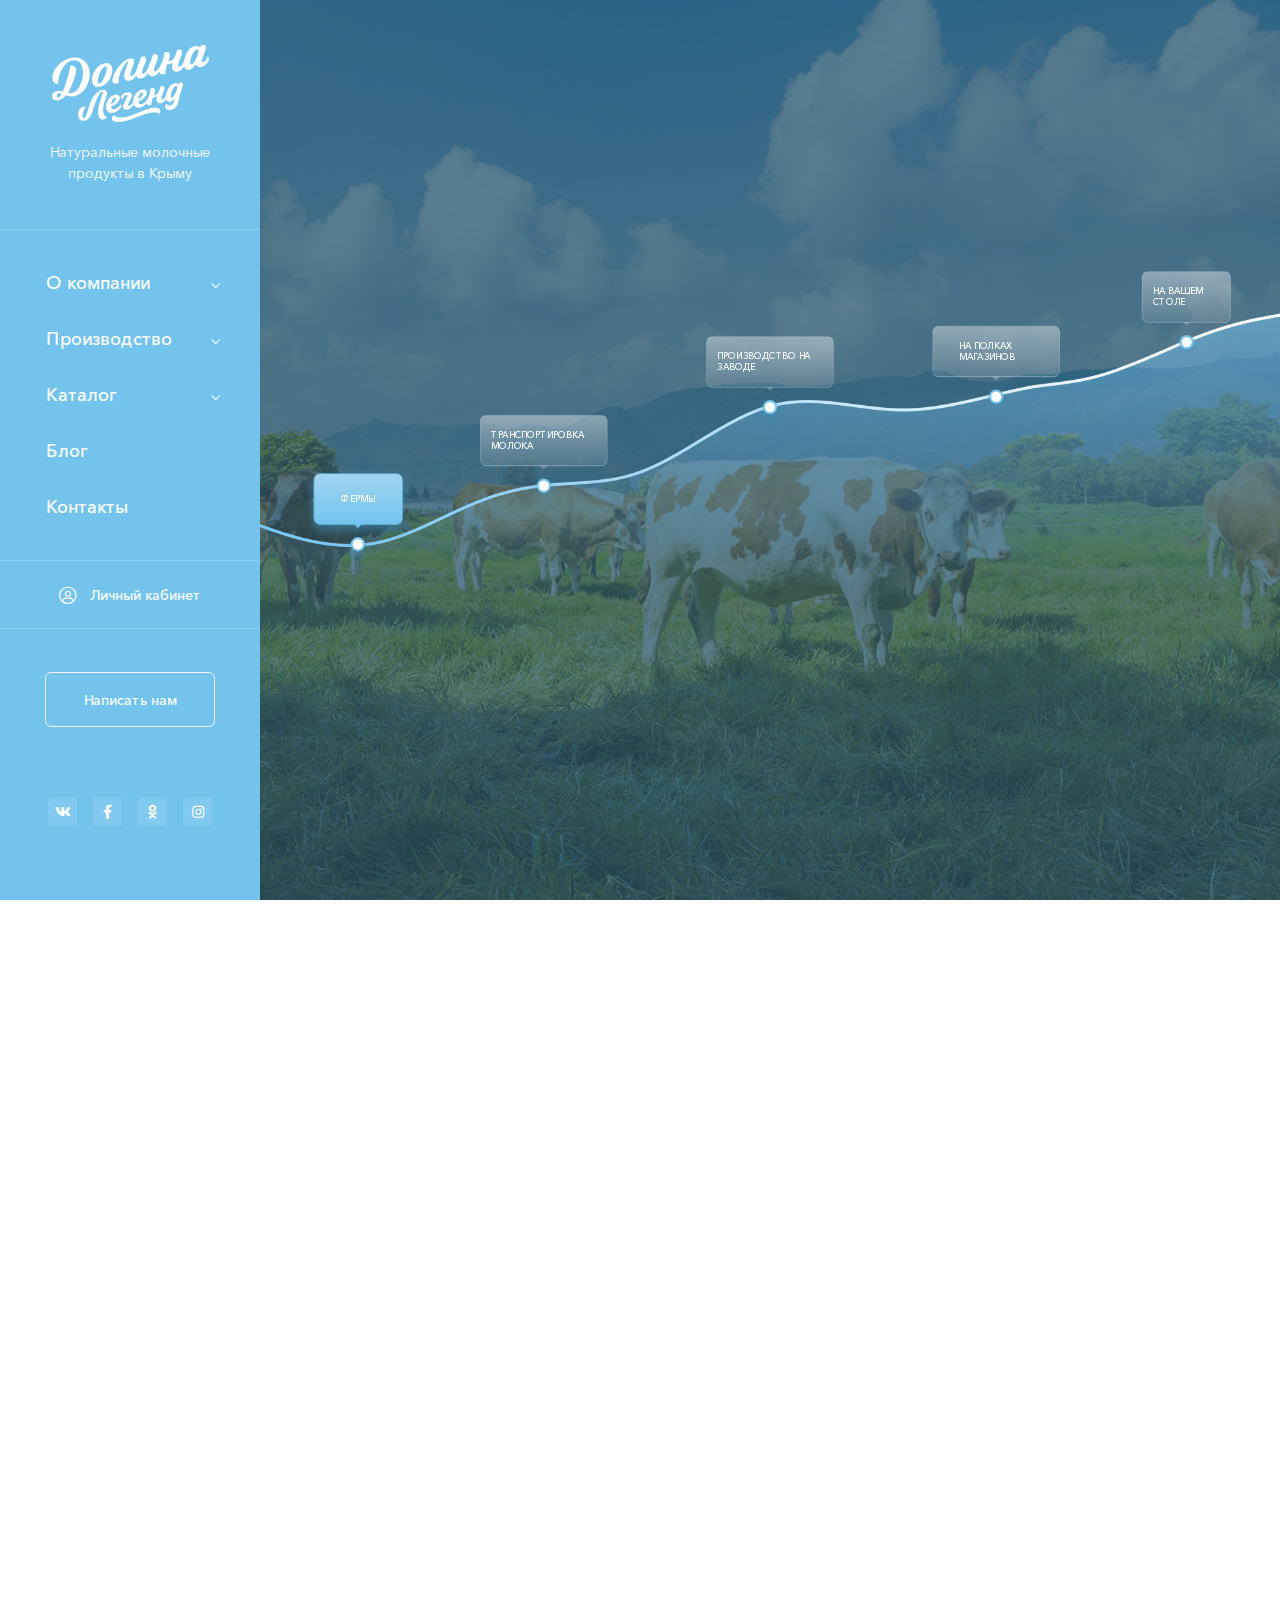
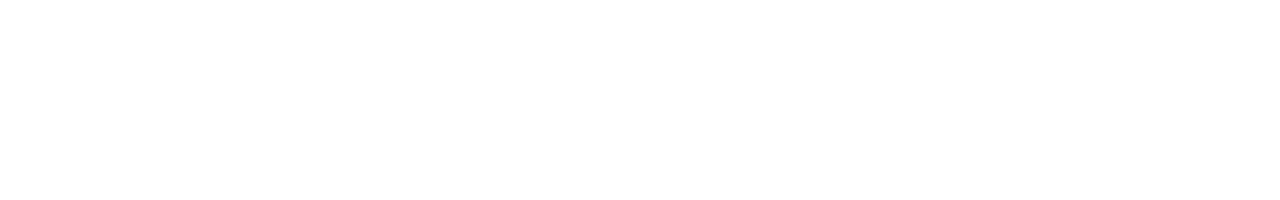
==== index.html @ 79690457 "Add files via upload" ====
<!DOCTYPE html>
<!--[if lt IE 7]><html lang="ru" class="lt-ie9 lt-ie8 lt-ie7"><![endif]-->
<!--[if IE 7]><html lang="ru" class="lt-ie9 lt-ie8"><![endif]-->
<!--[if IE 8]><html lang="ru" class="lt-ie9"><![endif]-->
<!--[if gt IE 8]><!-->
<html lang="ru">
<!--<![endif]-->
<head>
	<meta charset="utf-8" />
	<title>Заголовок</title>
	<meta name="description" content="" />
	<meta http-equiv="X-UA-Compatible" content="IE=edge" />
	<meta name="viewport" content="width=device-width, initial-scale=1.0" />
	<meta name="format-detection" content="telephone=no" />
	<link rel="shortcut icon" href="favicon.png" />
	<link rel="stylesheet" href="libs/bootstrap/bootstrap-grid.css" />
	<link rel="stylesheet" href="libs/fontawesome-free-5.12.0-web/css/all.min.css" />
	<link rel="stylesheet" href="libs/fullPage.js-master/jquery.fullPage.css" />
	<link rel="stylesheet" href="libs/fancybox/jquery.fancybox.css" />
	<link rel="stylesheet" href="libs/slick-1.5.9/slick/slick.css" />
	<link rel="stylesheet" href="libs/slick-1.5.9/slick/slick-theme.css" />
	<link rel="stylesheet" href="css/fonts.css" />
	<link rel="stylesheet" href="css/main.css?ver=1.1" />
	<link rel="stylesheet" href="css/media.css?ver=1.1" />
</head>
<body>

	<div class="wrapper">
 
		<div class="sidebar">
			<div class="sidebar__top">
				<a href="tel:+79789416809" class="phone-mob"><i class="fas fa-phone-alt"></i></a>
				<a href="#" class="logo">
					<img src="img/logo.png" alt="alt">
				</a>
				<div class="logo-descr"> Натуральные молочные продукты в Крыму</div>
				<span class="btn_nav">
					<span class='sandwich'>
						<span class='sw-topper'></span>
						<span class='sw-bottom'></span>
						<span class='sw-footer'></span>
					</span>
				</span>
			</div>
			<div class="sidebar-content">
				<ul class="menu">
					<li class="has_child">
						<a href="#">О компании</a>
						<ul>
							<li><a href="#">О Нас</a></li>
							<li><a href="#">Партнерам</a></li>
							<li><a href="#">Где купить</a></li>
							<li><a href="#">Вакансии</a></li>
						</ul>
					</li>
					<li class="has_child">
						<a href="#">Производство</a>
						<ul>
							<li><a href="#">Молочное производство</a></li>
							<li><a href="#">Сыроварня</a></li>
						</ul>
					</li>
					<li class="has_child">
						<a href="#">Каталог</a>
						<ul>
							<li><a href="#">Молоко</a></li>
							<li><a href="#">Кефир</a></li>
							<li><a href="#">Сметана</a></li>
							<li><a href="#">Творог</a></li>
							<li><a href="#">Масло</a></li>
							<li><a href="#">Ряженка</a></li>
							<li><a href="#">Бифилайф</a></li>
							<li><a href="#"> Глазированные сырки</a></li>
							<li><a href="#">Десерты</a></li>
							<li><a href="#">Сыры твердые</a></li>
							<li><a href="#"> Сыры плавленые</a></li>
						</ul>
					</li>
					<li><a href="#">Блог</a></li>
					<li><a href="#">Контакты</a></li>
				</ul>
				<a href="#" class="btn-personal"><i class="fal fa-user-circle"></i>Личный кабинет</a>
				<a href="#" class="btn-white">Написать нам</a>
				<ul class="list-social">
					<li><a href="#"><i class="fab fa-vk"></i></a></li>
					<li><a href="#"><i class="fab fa-facebook-f"></i></a></li>
					<li><a href="#"><i class="fab fa-odnoklassniki"></i></a></li>
					<li><a href="#"><i class="fab fa-instagram"></i></a></li>
				</ul>
			</div>
		</div>

		<div id="fullpage">
			
			<section class="section">
				<ul class="tabs-video">
					<li class="active"><a href="#tab_video1">Фермы</a></li>
					<li><a href="#tab_video2">Транспортировка молока</a></li>
					<li><a href="#tab_video3">Производство на заводе</a></li>
					<li><a href="#tab_video4">На полках магазинов</a></li>
					<li><a href="#tab_video5">На Вашем столе</a></li>
				</ul>
				<div class="tab-container-video">
					<div class="tab-pane-video" id="tab_video1">
						<img src="img/bg_video.jpg" alt="alt">
						<video width="100%" height="auto" preload="auto" autoplay="autoplay" poster="" autoplay muted>
							<source src="img/1985188.mp4" type="video/mp4"></source> 
						</video>
					</div>
					<div class="tab-pane-video" id="tab_video2">
						<img src="img/bg_video.jpg" alt="alt">
						<video width="100%" height="auto" preload="auto" autoplay="autoplay" poster="" autoplay muted>
							<source src="img/1985188.mp4" type="video/mp4"></source> 
						</video>
					</div>
					<div class="tab-pane-video" id="tab_video3">
						<img src="img/bg_video.jpg" alt="alt">
						<video width="100%" height="auto" preload="auto" autoplay="autoplay" poster="" autoplay muted>
							<source src="img/1985188.mp4" type="video/mp4"></source> 
						</video>
					</div>
					<div class="tab-pane-video" id="tab_video4">
						<img src="img/bg_video.jpg" alt="alt">
						<video width="100%" height="auto" preload="auto" autoplay="autoplay" poster="" autoplay muted>
							<source src="img/1985188.mp4" type="video/mp4"></source> 
						</video>
					</div>
					<div class="tab-pane-video" id="tab_video5">
						<img src="img/bg_video.jpg" alt="alt">
						<video width="100%" height="auto" preload="auto" autoplay="autoplay" poster="" autoplay muted>
							<source src="img/1985188.mp4" type="video/mp4"></source> 
						</video>
					</div>
				</div>				
			</section>

			<section class="section">
				<div class="wrap-sections">
					<div class="categories">
						<div class="container">
							<div class="row row_categories">
								<div class="col-lg-3">
									<div class="item-category">
										<a href="#" class="item-category__image">
											<img src="img/category1.jpg" alt="alt">
										</a>
										<div class="item-category__content">
											<div class="item-category__title">О Нас</div>
										</div>
									</div>
								</div>
								<div class="col-lg-4">
									<div class="item-category">
										<a href="#" class="item-category__image">
											<img src="img/category2.jpg" alt="alt">
										</a>
										<div class="item-category__content">
											<div class="item-category__title">Молочное производство</div>
										</div>
									</div>
									<div class="item-category">
										<a href="#" class="item-category__image">
											<img src="img/category3.jpg" alt="alt">
										</a>
										<div class="item-category__content">
											<div class="item-category__title">Сыроварня</div>
										</div>
									</div>
								</div>
								<div class="col-lg-5">
									<div class="item-category">
										<a href="#" class="item-category__image">
											<img src="img/category4.jpg" alt="alt">
										</a>
										<div class="item-category__content">
											<div class="item-category__title">Наша продукция</div>
											<ul>
												<li><a href="#">Молоко</a></li>
												<li><a href="#">Кефир</a></li>
												<li><a href="#">Сметана</a></li>
												<li><a href="#">Творог</a></li>
												<li><a href="#">Масло</a></li>
												<li><a href="#">Ряженка</a></li>
												<li><a href="#">Бифилайф</a></li>
												<li><a href="#">Глазированные сырки</a></li>
												<li><a href="#">Десерты</a></li>
												<li><a href="#">Сыры твердые</a></li>
												<li><a href="#">Сыры плавленые</a></li>
											</ul>
										</div>
									</div>
								</div>
							</div>
						</div>
					</div>
					<footer class="footer">
						<div class="container">
							<div class="row row_footer">
								<div class="col-lg-3 col-md-3">
									<div class="footer__title footer__title_mob">О Компании <i class="fal fa-plus"></i></div>
									<div class="footer__content">
										<ul class="footer__nav">
											<li><a href="#">О Нас</a></li>
											<li><a href="#">Партнерам</a></li>
											<li><a href="#">Где купить</a></li>
											<li><a href="#">Вакансии</a></li>
										</ul>
									</div>
									<div class="footer__title footer__title_mob">Производство <i class="fal fa-plus"></i></div>
									<div class="footer__content">
										<ul class="footer__nav">
											<li><a href="#">Молочное производство</a></li>
											<li><a href="#">Сыроварня</a></li>
										</ul>
									</div>
								</div>
								<div class="col-lg-4 col-md-4 col_pr">
									<div class="footer__title footer__title_mob">Наша продукция <i class="fal fa-plus"></i></div>
									<div class="footer__content">
										<ul class="footer__nav">
											<li><a href="#">Молоко</a></li>
											<li><a href="#">Кефир</a></li>
											<li><a href="#">Сметана</a></li>
											<li><a href="#">Творог</a></li>
											<li><a href="#">Масло</a></li>
											<li><a href="#">Ряженка</a></li>
											<li><a href="#">Бифилайф</a></li>
											<li><a href="#"> Глазированные сырки</a></li>
											<li><a href="#">Десерты</a></li>
											<li><a href="#">Сыры твердые</a></li>
											<li><a href="#"> Сыры плавленые</a></li>
										</ul>
									</div>
								</div>
								<div class="col-lg-2 offset-lg-1 col-md-2">
									<div class="footer__title footer__title_mob">Личный кабинет <i class="fal fa-plus"></i></div>
									<div class="footer__content">
										<ul class="footer__nav">
											<li><a href="#">Вход</a></li>
											<li><a href="#">Регистрация</a></li>
											<li><a href="#">Мои заказы</a></li>
										</ul>
									</div>
									<a href="#" class="footer__title">Блог</a>
									<br>
									<a href="#" class="footer__title">Контакты</a>
								</div>
								<div class="col-lg-2 col-md-2">
									<div class="footer__title footer__title_mob">Наши контакты <i class="fal fa-plus"></i></div>
									<div class="footer__content">
										<div class="footer__title">Офис:</div>
										<p>Офис: г. Симферополь,</p>
										<p>ул. Винницкая, 138, 3 этаж</p>
										<br>
										<div class="footer__title">Телефон:</div>
										<p><a href="tel:+79789416809">+7 (978) 941-68-09</a></p>
										<br>
										<div class="footer__title">Эл. почта:</div>
										<p><a href="mailto:contact@yug-moloko.com">contact@yug-moloko.com</a></p>
									</div>
								</div>
							</div>
						</div>
						<div class="footer-bottom">
							<div class="container">
								<div class="row align-items-center">
									<div class="col-lg-3 col-md-4">
										<a href="#">Политика конфиденциальности</a>
									</div>
									<div class="col-lg-3 col-md-4">
										<p>г. Симферополь © Copyright 2021 г.</p>
									</div>
									<div class="col-lg-3 col-md-4">
										<div class="create">Сделано в <img src="img/copy.svg" alt="alt"></div>
									</div>
								</div>
							</div>
						</div>
					</footer>
				</div>
			</section>

		</div>
		
	</div>

	<!--[if lt IE 9]>
	<script src="libs/html5shiv/es5-shim.min.js"></script>
	<script src="libs/html5shiv/html5shiv.min.js"></script>
	<script src="libs/html5shiv/html5shiv-printshiv.min.js"></script>
	<script src="libs/respond/respond.min.js"></script>
<![endif]-->
<script src="libs/jquery/jquery-1.11.1.min.js"></script>
<script src="libs/jquery-mousewheel/jquery.mousewheel.min.js"></script>
<script src="libs/fancybox/jquery.fancybox.pack.js"></script>
<script src="libs/slick-1.5.9/slick/slick.min.js"></script>
<script src="libs/scroll2id/PageScroll2id.min.js"></script>
<script src="libs/mask/jquery.maskedinput.js"></script>
<script src="libs/fullPage.js-master/vendors/jquery.easings.min.js"></script>
<script src="libs/fullPage.js-master/vendors/scrolloverflow.min.js"></script>
<script src="libs/fullPage.js-master/jquery.fullPage.js"></script>
<script src="libs/jQueryFormStyler-master/jquery.formstyler.min.js"></script>
<script src="js/common.js?ver=1.1"></script>
<!-- Yandex.Metrika counter --><!-- /Yandex.Metrika counter -->
<!-- Google Analytics counter --><!-- /Google Analytics counter -->
</body>
</html>
---- css/fonts.css ----
@font-face {
font-family: 'AvenirNextCyr';
src: url('../fonts/AvenirNextCyr-Regular.eot');
src: url('../fonts/AvenirNextCyr-Regular.eot?#iefix') format('embedded-opentype'),
url('../fonts/AvenirNextCyr-Regular.woff') format('woff'),
url('../fonts/AvenirNextCyr-Regular.ttf') format('truetype');
font-weight: normal;
font-style: normal;
}
@font-face {
font-family: 'AvenirNextCyr';
src: url('../fonts/AvenirNextCyr-Medium.eot');
src: url('../fonts/AvenirNextCyr-Medium.eot?#iefix') format('embedded-opentype'),
url('../fonts/AvenirNextCyr-Medium.woff') format('woff'),
url('../fonts/AvenirNextCyr-Medium.ttf') format('truetype');
font-weight: 500;
font-style: normal;
}
@font-face {
font-family: 'AvenirNextCyr';
src: url('../fonts/AvenirNextCyr-Demi.eot');
src: url('../fonts/AvenirNextCyr-Demi.eot?#iefix') format('embedded-opentype'),
url('../fonts/AvenirNextCyr-Demi.woff') format('woff'),
url('../fonts/AvenirNextCyr-Demi.ttf') format('truetype');
font-weight: 600;
font-style: normal;
}
@font-face {
font-family: 'AvenirNextCyr';
src: url('../fonts/AvenirNextCyr-Bold.eot');
src: url('../fonts/AvenirNextCyr-Bold.eot?#iefix') format('embedded-opentype'),
url('../fonts/AvenirNextCyr-Bold.woff') format('woff'),
url('../fonts/AvenirNextCyr-Bold.ttf') format('truetype');
font-weight: 700;
font-style: normal;
}
@font-face {
font-family: 'AvenirNextCyr';
src: url('../fonts/AvenirNextCyr-Heavy.eot');
src: url('../fonts/AvenirNextCyr-Heavy.eot?#iefix') format('embedded-opentype'),
url('../fonts/AvenirNextCyr-Heavy.woff') format('woff'),
url('../fonts/AvenirNextCyr-Heavy.ttf') format('truetype');
font-weight: 800;
font-style: normal;
}
---- css/main.css ----
*::-webkit-input-placeholder {
	color: #666;
	opacity: 1;
}
*:-moz-placeholder {
	color: #666;
	opacity: 1;
}
*::-moz-placeholder {
	color: #666;
	opacity: 1;
}
*:-ms-input-placeholder {
	color: #666;
	opacity: 1;
}

body input:focus:required:invalid,
body textarea:focus:required:invalid {
	
}
body input:required:valid,
body textarea:required:valid {
	
}
body {
font-family: 'AvenirNextCyr';
	font-size: 16px;
	overflow-x: hidden;
	margin: 0;
	color: #354954;
	background-color: #fff;
}
button {
	cursor: pointer;
}
h1,h2,h3,h4,h5,h6 {
	padding: 0;
	margin: 0;
	font-weight: normal;
}
.wrapper {
	overflow: hidden;
}
a {
	text-decoration: none;
	outline: none;
}
* {
	outline: none !important;
}
ul {
	padding: 0;
	margin: 0;
}
ul li {
	list-style-type: none;
	outline: none;
}
img {
	outline: none;
	display: block;
}
p {
	padding: 0;
	margin: 0;
}
.tab-pane-video {
	height: 100vh;
	display: none;
	position: relative;
}
.tab-pane-video:first-child {
	display: block;
}
.tab-pane-video::after {
	position: absolute;
	display: block;
	content: " ";
	width: 100%;
	height: 100%;
	top: 0;
	left: 0;
	background-color: #3a677f;
	opacity: 0.6;
}
.tab-pane-video img {
		width: 100%;
	height: 100%;
	object-fit: cover;
	font-family: 'object-fit: cover;';
	-webkit-transition: all 0.3s; 
	-o-transition: all 0.3s;
	transition: all 0.3s;
}
.tab-pane-video video {
    position: absolute;
    left: 50%; /* % of surrounding element */
    top: 50%;
      min-width: 100%; 
  min-height: 100%; 
     object-fit: cover;
    transform: translate(-50%, -50%); /* % of current element */
}
.sidebar {
	width: 300px;
	height: 100vh;
	background-color: #73c3ed;
	position: fixed;
	top: 0;
	z-index: 300;
	left: 0;
	overflow: auto;
	color: #fff;
}
.sidebar::-webkit-scrollbar {
    -webkit-appearance: none;
}
.sidebar::-webkit-scrollbar:vertical {
    width: 6px;
}
.list-unit-wrap::-webkit-scrollbar:horizontal {
    height: 6px;
}
.sidebar::-webkit-scrollbar-thumb {
	background-color:#4aa7d8;
    border-radius: 20px;
}
.sidebar::-webkit-scrollbar-track {
    border-radius: 20px;
	background-color: rgba(255,255,255,0.4);
}
.fullpage-wrapper {
	padding-left: 300px;
}
.tabs-video {
	height: 430px;
	    width: 1620px;
    transform: translateX(-50%);
    left: 50%;
	top: 0;
	bottom: 0;
	margin: auto;
	z-index: 3;
	display: flex;
    align-items: center;
    justify-content: space-around;
	position: absolute;
	background-image: url(../img/bg_line.png);
	background-repeat: no-repeat;
	background-position: center;
}
.tabs-video a {
	line-height: 1.2;
font-weight: 500;
text-transform: uppercase;
color: #ffffff;
min-width: 137px;
padding: 0 16px;
max-width: 196px;
border-radius: 10px;
	height: 79px;
	display: flex;
	align-items: center;
	justify-content: center;
background-color: rgba(255,255,255,0.1);
background-image: linear-gradient(180.0deg, rgba(246,247,247,0.35) 0%, rgba(246,247,247,0.0) 100%);
border: 1px solid rgba(255,255,255,0.24);
position: relative;
}
.tabs-video a::before {
	position: absolute;
	display: block;
	content: " ";
	width: 12px;
	height: 12px;
	top: 100%;
	left: 0;
	right: 0;
	margin: 0 auto;
	margin-top: 0px;
	border: 6px solid transparent;
	border-top: 6px rgba(255,255,255,0.24) solid;
}
.tabs-video a::after {
	position: absolute;
	display: block;
	content: " ";
	width: 22px;
height: 22px;
background-color: #ffffff;
border: 3px solid #73c3ed;
box-shadow: 0px 7px 15px 0px rgba(66,144,184,0.6);
border-radius: 50%;
top: 100%;
left: 0;
right: 0;
margin: 0 auto;
margin-top: 20px;
}
.tabs-video li {
	position: relative;
}
.tabs-video li:nth-child(1) {
    top: 75px;
    left: 32px;
}
.tabs-video li:nth-child(2) {
    top: -15px;
}
.tabs-video li:nth-child(3) {
    top: -136px;
}
.tabs-video li:nth-child(4) {
    top: -152px;
}
.tabs-video li:nth-child(5) {
    top: -236px;
    left: -25px;
    max-width: 137px;
}
.tabs-video li:nth-child(4) a {
	padding-left: 40px;
}
.tabs-video .active a {
	background-color: #73c3ed;
box-shadow: 0px 7px 15px 0px rgba(66,144,184,0.6);
border-color: #73c3ed;
}
.tabs-video .active a::before {
	border-top-color: #73c3ed;
}
.logo {
	width: 157px;
	max-width: 100%;
	display: block;
	margin: 0 auto;
	margin-bottom: 20px;
}
.logo img {
	max-width: 100%;
	height: auto;
}
.logo-descr {
	font-size: 14px;
line-height: 21px;
	width: 165px;
	max-width: 100%;
	margin: 0 auto;
	text-align: center;
}
.sidebar__top {
	padding: 45px 0;
	border-bottom: 1px solid rgba(255,255,255,0.2);
}
.menu {
	padding: 25px 45px;
		border-bottom: 1px solid rgba(255,255,255,0.2);
}
.menu a {
	height: 56px;
	font-size: 18px;
line-height: 36px;
font-weight: 500;
color: #ffffff;
	padding: 0 26px;
border-radius: 6px;
position: relative;
	display: flex;
	align-items: center;
	transition: all 0.3s;
}
.menu .active > a,
.menu a:hover {
	background-color: rgba(255,255,255,0.1);
}
.menu ul {
	padding-left: 15px;
	display: none;
} 
.menu ul a {
	height: 48px;
	font-size: 14px;
	line-height: 19px;
	padding: 0 5px;
}
.menu .has_child > a::after {
    -moz-osx-font-smoothing: grayscale;
    -webkit-font-smoothing: antialiased;
    display: inline-block;
    font-style: normal;
    font-variant: normal;
    text-rendering: auto;
    line-height: 1;
    font-family: "Font Awesome 5 Pro";
    font-weight: 400;
        content: "\f078";
        font-size: 10px;
        position: absolute;
        right: 20px;
        top: 25px;
        transition: all 0.3s;
}
.menu .has_child.active > a::after {
	transform: rotate(180deg);
}
.btn-personal {
	color: #fff;
	height: 68px;
	margin-bottom: 43px;
	font-weight: 500;
	display: flex;
	align-items: center;
	transition: all 0.3s;
	justify-content: center;
		border-bottom: 1px solid rgba(255,255,255,0.2);
}
.btn-personal:hover {
background-color: rgba(255,255,255,0.1);
}
.btn-personal i {
	margin-right: 14px;
	font-size: 18px;
}
.btn-white {
	width: 170px;
height: 55px;
background-color: rgba(110,187,0,0.0);
border: 1px solid #efefef;
border-radius: 6px;
display: flex;
align-items: center;
justify-content: center;
text-align: center;
font-weight: 500;
color: #ffffff;
transition: all 0.3s;
margin: 0 auto;
}
.btn-white:hover {
	background-color: #fff;
	color: #73c3ed;
}
.list-social {
	display: flex;
	align-items: center;
	justify-content: center;
}
.list-social a {
	width: 29px;
height: 29px;
margin: 0 8px;
background-color: rgba(255,255,255,0.1);
border-radius: 3px;
display: flex;
align-items: center;
justify-content: center;
color: #fff;
transition: all 0.3s;
}
.list-social a:hover {
	background-color: rgba(255,255,255,0.3);
}
.tab-container-video {
	overflow: hidden;
}
.sidebar .btn-white {
	margin-bottom: 70px;
}
.categories {
	padding: 48px 0;
}
.footer {
	padding-top: 40px;
	background-color: #ebf3f7;
}
.wrap-sections {
	display: flex;
	min-height: 100%;
	justify-content: space-between;
	flex-direction: column;
}
.container {
	max-width:1620px;
	padding-left: 74px;
	padding-right: 74px;
}

.row_categories {
	margin: 0 -8px;
}
.row_categories > div {
	padding: 0 8px;
}
.item-category {
	height: 480px;
	position: relative;
	display: block;
}
.item-category__image {
	position: absolute;
	top: 0;
	left: 0;
	width: 100%;
	height: 100%;
}
.item-category__image img {
		width: 100%;
	height: 100%;
	object-fit: cover;
	font-family: 'object-fit: cover;';
	-webkit-transition: all 0.3s; 
	-o-transition: all 0.3s;
	transition: all 0.3s;
}
.col-lg-4 .item-category {
	height: 230px;
	margin-bottom: 20px;
}
.item-category__image::after {
	position: absolute;
	display: block;
	content: " ";
	width: 100%;
	height: 100%;
	top: 0;
	left: 0;
	background-color: #3a677f;
	opacity: 0.6;
}
.item-category__content {
	padding: 35px;
	top: 0;
	left: 0;
	width: 100%;
	height: 100%;
	position: absolute;
}
.item-category__title {
font-size: 24px;
line-height: 36px;
font-weight: 600;
text-transform: uppercase;
color: #ffffff;
	display: block;
}
.item-category__content ul {
	columns: 2;
	margin-top: 20px;
	max-width: 400px;
}
.item-category__content li a {
	color: #fff;
	border-bottom: 1px solid transparent;
	font-weight: 500;
	transition: all 0.3s;
}
.item-category__content li a:hover {
	border-color: #fff;
}
.item-category__content li {
	margin-bottom: 20px;
}
.item-category__content li::before {
	content: "•";
	margin-right: 8px;
	color: #fff;
}
.footer {
	line-height: 30px;
	color: #354954;
}
.col-lg-4 .footer__nav {
	columns: 2;
}
.footer a {
		color: #354954;
}
.footer__title {
	font-weight: 600;
}
.col_pr {
	padding-right: 0;
}
.footer__content {
	margin-bottom: 35px;
}
.footer-bottom {
	font-size: 14px;
	padding: 12px 0;
	border-top: 1px solid rgba(1,109,165,0.2);
}
.create {
	letter-spacing: 0.25px;
	display: inline-flex;
	align-items: center;
}
.create img {
	max-width: 60px;
	margin-left: 15px;
}
.btn_top {
	font-size: 20px;
	position: relative;
	color: #354954 !important;
	width: 50px;
	height: 50px;
	text-align: center;
	display: -webkit-inline-flex;
	display: -moz-inline-flex;
	display: -ms-inline-flex;
	display: -o-inline-flex;
	display: inline-flex !important;
	align-items: center;
	justify-content: center;
	border-radius: 50%;
	border: 1px rgba(1,109,165,0.2) solid;
	background-color: transparent;
	z-index: 300;
	-webkit-transition: all 0.3s;
	-o-transition: all 0.3s;
	transition: all 0.3s;
}
.btn_top:hover {
	box-shadow: 0 0 3px #ccc;
}
.row_footer > div:last-child p {
	line-height: 24px;
}
/*Style Sandwich*/
.btn_nav {
	border: none;
	z-index: 60;
	display: none;
	-webkit-transition: all 0.3s;
	-o-transition: all 0.3s;
	transition: all 0.3s;
	vertical-align: middle;
	position: relative;
}
.btn_nav:hover {
	opacity: 1;
} 
.sandwich span {
	display: block;
}
.sandwich {
	width: 30px;
	height:28px;
	margin: auto;
	display: -webkit-flex;
	display: -moz-flex;
	display: -ms-flex;
	display: -o-flex;
	display: flex;
	flex-direction: column;
	align-items: flex-end;
	z-index: 20;
	cursor: pointer;
}
.sw-topper {
	position: relative;
	top: 4px;
	width: 29px;
	height: 2px;
	display: block;
	margin: 0 auto;
	background-color: #fff;
	border: medium none;
	transition: transform 0.5s, top 0.2s;
	/* transition-delay: 0.2s, 0s; */
}
.sw-bottom {
	position: relative;
	top: 10px;
	width: 29px;
	height: 2px;
	display: block;
	margin: 0 auto;
	background-color: #fff;
	border: medium none;
	transition: transform 0.5s, top 0.2s;
	transition-delay: 0.2s, 0s;
}
.sw-footer {
	position: relative;
	top: 17px;
	width: 29px;
	height: 2px;
	display: block;
	background-color: #fff;
	border: medium none;
	transition: all 0.5s;
	transition-delay: 0.1s;
}
.sandwich.active .sw-topper {
	top: 12px;
	transform: rotate(45deg);
}
.sandwich.active .sw-bottom {
	opacity: 0;
}
.sandwich.active .sw-footer {
	top:8px;
	width: 30px;
	transform: rotate(-45deg);
}

/*End Sandwich*/
.row_footer > div:last-child .footer__title_mob {
	display: none;
}
.footer__title i {
	display: none;
}
.title-section {
font-size: 30px;
line-height: 36px;
margin-bottom: 38px;
font-weight: 600;
margin-top: 60px;
text-transform: uppercase;
position: relative;
}
.title-section::after {
	position: absolute;
	display: block;
	content: " ";
	height: 1px;
	left: 0;
	right: 0;
	bottom: 10px;
	background-color: #7ac7f5;
}
.title-section span {
	padding-right: 40px;
	background-color: #fff;
	position: relative;
	z-index: 2;
}
.tags-catalog {
	display: flex;
	align-items: center;
	flex-wrap: wrap;
}
.tags-catalog li {
	margin-right: 6px;
	margin-bottom: 6px;
}
.tags-catalog a {
	height: 56px;
	padding: 0 25px;
	min-width: 146px;
	display: flex;
	align-items: center;
	justify-content: center;
	text-align: center;
background-color: rgba(115,195,237,0.1);
border-radius: 6px;
	font-size: 18px;
font-weight: 600;
color: #354954;
	transition: all 0.3s;
}
.tags-catalog a:hover,
.tags-catalog .active a {
	background-color: #73c3ed;
	color: #fff;
}
select {
	opacity: 0;
}
.jq-selectbox__select-text {
	height: 55px;
	font-size: 18px;
font-weight: 500;
color: #354954;
	padding-left: 33px;
	padding-right: 59px;
border: 1px solid #efefef;
width: initial !important;
display: flex;
align-items: center;
cursor: pointer;
border-radius: 6px;
}
.jq-selectbox__trigger {
	    -moz-osx-font-smoothing: grayscale;
    -webkit-font-smoothing: antialiased;
    display: inline-block;
    font-style: normal;
    font-variant: normal;
    text-rendering: auto;
    line-height: 1;
    font-family: "Font Awesome 5 Pro";
    font-weight: 400;
	font-size: 8px;
	color: #73c3ed;
	position: absolute;
	top: 0;
	right: 0;
	cursor: pointer;
	    height: 100%;
    display: flex;
    align-items: center;
    width: 20px;
}
.jq-selectbox__trigger::after {
        content: "\f078";
}
.jq-selectbox__dropdown {
	width: 100%;
	border: 1px solid #efefef;
	background-color: #fff;
}
.jq-selectbox__dropdown li {
	padding: 5px 33px;
	transition: all 0.3s;
	cursor: pointer;
}
.jq-selectbox__dropdown li:hover {
    color: #73c3ed;
}
.sortings-wrap {
	margin-top: 15px;
	margin-bottom: 35px;
	display: flex;
	align-items: center;
	flex-wrap: wrap;
}
.catalog {
	padding-bottom: 20px;
}
.sortings-wrap .jqselect {
	margin-right: 20px;
}
.item-catalog__image {
	height: 265px;
	margin-bottom: 10px;
	display: flex;
	align-items: center;
	justify-content: center;
}
.item-catalog__image img {
	max-width: 100%;
	max-height: 100%;
}
.item-catalog {
	padding: 30px;
	padding-top: 0;
	display: block;
	min-height: 100%;
border: 1px solid #efefef;
border-radius: 6px;
position: relative;
transition: all 0.3s;
display: flex;
flex-direction: column;
}
.row_catalog > div {
	margin-bottom: 26px;
}
.item-catalog__title {
	font-size: 18px;
line-height: 30px;
font-weight: 600;
max-width: 90%;
color: #354954;
	display: block;
	width: 100%;
}
.item-catalog__descr {
	font-weight: 500;
	line-height: 24px;
	max-width: 90%;
}
.item-catalog__link {
	position: absolute;
	top: 0;
	left: 0;
	width: 100%;
	height: 100%;
}
.item-catalog:hover {
	box-shadow: 0 0 10px #ccc;
}
.pager {
	display: flex;
	align-items: center;
	justify-content: center;
}
.page-numbers {
	width: 40px;
height: 40px;
font-size: 18px;
margin: 0 10px;
font-weight: 500;
color: #354954;
border: 1px solid transparent;
border-radius: 6px;
	display: flex;
	align-items: center;
	justify-content: center;
	transition: all 0.3s;
}
.page-numbers:hover,
.page-numbers.current {
	border-color: #efefef;
}
.prev.page-numbers,
.next.page-numbers {
	font-size: 16px;
	color: #73c3ed;
	border: none !important;
}
.item-catalog__bottom {
	padding-top: 15px;
	margin-top: auto;
	display: flex;
	align-items: center;
	justify-content: space-between;
	flex-wrap: wrap;
}
.item-catalog__price {
	font-size: 24px;
line-height: 36px;
font-weight: 600;
color: #73c3ed;
}
.btn-main {
	height: 50px;
	padding: 0 32px;
background-color: #73c3ed;
border-radius: 6px;
	display: inline-flex;
	align-items: center;
	justify-content: center;
	border: none;
	text-align: center;
	font-size: 16px;
line-height: 21px;
font-weight: 600;
font-family: 'AvenirNextCyr';
color: #ffffff;
transition: all 0.3s;
}
.item-catalog .btn-main {
	position: relative;
	z-index: 2;
}
.btn-main:hover {
background-color: #46a0d0;
}
.contact-unit {
	line-height: 30px;
}
.contact-unit__title {
	font-size: 20px;
	font-weight: 600;
	line-height: 36px;
}
.contact-unit p {
	margin: 0;
}
.contact-unit p a {
	color: #354954;
}
.row_contacts > div:not(:first-child) {
	padding-left: 70px;
}
.tabs-contacts {
	margin-top: 75px;
	display: flex;
	align-items: center;
	justify-content: center;
}
.tabs-contacts a {
	height: 56px;
	font-size: 18px;
	margin: 0 6px;
	width: 281px;
font-weight: 600;
color: #354954;
background-color: rgba(115,195,237,0.1);
border-radius: 6px;
display: inline-flex;
align-items: center;
justify-content: center;
text-align: center;
transition: all 0.3s;
}
.tabs-contacts a:hover,
.tabs-contacts .active a {
	background-color: #73c3ed;
	color: #fff;
}
.contacts {
	padding-bottom: 55px;
}
.tab-container-contacts {
	padding-top: 20px;
}
.tab-pane-contacts {
	display: none;
}
.tab-pane-contacts:first-child {
	display: block;
}
.map-contact {
	height: 493px;
margin-left: 80px;
}
.list-map {
	height: 493px;
	margin-right: -80px;
	overflow: auto;
}
.list-map::-webkit-scrollbar {
	-webkit-appearance: none;
}
.list-map::-webkit-scrollbar:vertical {
	width: 4px;
}
.list-map::-webkit-scrollbar-thumb {
	background-color: #7ac7f5;
	border-radius: 10px;
}
.list-map::-webkit-scrollbar-track {
	border-radius: 10px;
	background-color: #ebf3f7;
}
.list-map li {
	padding: 15px;
	padding-top: 25px;
	padding-left: 0;
	padding-right: 5px;
	line-height: 30px;
	cursor: pointer;
}
.list-map li p {
	margin: 0;
}
.list-map li p span {
	border-bottom: 1px solid transparent;
		transition: all 0.3s;
}
.list-map li strong {
	font-weight: 500;
}
.list-map li.active span,
.list-map li:hover span {
	border-color: #354954;
}
---- css/media.css ----
/*==========  Desktop First Method  ==========*/
@media only screen and (max-height: 1040px) and (min-width: 992px) {
    .item-category {
        height: 400px;
    }
    .col-lg-4 .item-category {
        height: 189px;
    }
    .footer {
        padding-top: 30px;
        line-height: 25px;
    }
}
@media only screen and (max-height: 940px) and (min-width: 992px) {
    .item-category {
        height: 355px;
    }
    .col-lg-4 .item-category {
        height: 167px;
    }
    .item-category__content li {
        margin-bottom: 15px;
    }
    .footer__content {
        margin-bottom: 26px;
    }
    .categories {
        padding: 30px 0;
    }
    .item-category__title {
        font-size: 20px;
        line-height: 32px;
    }
}
@media only screen and (max-height: 850px) and (min-width: 992px) {
    .sidebar .btn-white {
        margin-bottom: 40px;
    }
    .btn-personal {
     margin-bottom: 25px;
 }
 .sidebar__top {
     padding: 25px 0;
 }
 .item-category {
    height: 325px;
}
.col-lg-4 .item-category {
    height: 153px;
}
.footer {
    padding-top: 25px;
    line-height: 24px;
}
}

@media only screen and (max-height: 750px) and (min-width: 992px) {
    .sidebar .btn-white {
        margin-bottom: 23px;
    }
    .menu {
     padding-bottom: 0;
 }
 .menu a {
    height: 45px;
}
.menu .has_child > a::after {
 top: 20px;
}
.item-category {
    height: 290px;
}
.item-category__content li {
    margin-bottom: 10px;
}
.item-category__content {
    padding: 25px;
}
.col-lg-4 .item-category {
    height: 135px;
}
}
@media only screen and (max-width : 1800px) {
    .container {
        padding-left: 40px;
        padding-right: 40px;
    }
    body {
        font-size: 14px;
    }
    .row_footer > div:nth-child(3),
    .row_footer > div:last-child {
        padding-left: 0;
    }
}
@media only screen and (max-width : 1735px) {
    .tabs-video {
        transform: translateX(-50%) scale(0.9);
    }
}
@media only screen and (max-width : 1589px) {
    .tabs-video {
        transform: translateX(-50%) scale(0.8);
    }
    .tags-catalog a {
    height: 50px;
    padding: 0 19px;
    font-size: 16px;
    min-width: 139px;
}
.item-catalog__descr,
.item-catalog__title {
    max-width: 100%;
}
.item-catalog .btn-main {
    padding: 0 22px;
}
.item-catalog__price {
    font-size: 21px;
    }
}
@media only screen and (max-width : 1450px) {
    .sidebar {
        width: 260px;
    }
    .menu {
        padding: 25px 20px;
    }
    .fullpage-wrapper {
        padding-left: 260px;
    }
    .container {
        padding-left: 25px;
        padding-right: 25px;
    }
    .row_footer > div:last-child p {
        line-height: 19px;
    }
    .row_footer > div:nth-child(3) {
        margin-left: 3%;
    }
    .row_footer > div:last-child .footer__content {
        margin-right: -50px;
    }
    .footer-bottom {
        font-size: 12px;
    }
    .tabs-video {
        transform: translateX(-50%) scale(0.7);
    }
    .item-catalog {
    padding: 18px;
    padding-top: 0;
}
}
@media only screen and (max-width : 1300px) {
    .tabs-video {
        transform: translateX(-50%) scale(0.65);
    }
    .footer-bottom .row > div:nth-child(2) {
        padding-left: 0;
    }
    .item-catalog .btn-main {
        height: 45px;
        font-size: 14px;
    padding: 0 17px;
}
.item-catalog__price {
    font-size: 17px;
}

}
/* Large Devices, Wide Screens */
@media only screen and (max-width : 1200px) {
    .tabs-video {
        transform: translateX(-50%) scale(0.5);
    }
    .title-section {
    font-size: 28px;
    line-height: 33px;
    margin-bottom: 25px;
    margin-top: 35px;
}
.tags-catalog a {
    height: 45px;
    padding: 0 15px;
    font-size: 14px;
    min-width: 123px;
}
.jq-selectbox__select-text {
    height: 46px;
    font-size: 14px;
        padding-left: 17px;
    padding-right: 44px;
}
.jq-selectbox__dropdown li {
    padding: 5px 18px;
    }
    .item-catalog__title {
    font-size: 16px;
    line-height: 27px;
}
}

/* Medium Devices, Desktops */
@media only screen and (max-width : 992px) {
    .sidebar {
        height: initial;
        width: 100%;
    }
    .sidebar-content {
        display: none;
    }
    .logo-descr {
        display: none;
    }
    .logo {
        width: 140px;
        margin: 0;
    }
    .fullpage-wrapper {
        padding-left: 0;
    }
    .wrapper {
        padding-top: 89px;
    }
    .tabs-video {
        transform: translateX(-50%) scale(0.66);
    }
    .item-category__title {
        font-size: 19px;
        line-height: 30px;
    }
    .item-category__content {
        padding: 20px;
    }
    .item-category__content li {
        margin-bottom: 8px;
    }
    .item-category {
        height: 340px;
    }
    .col-lg-4 .item-category {
        height: 162px;
        margin-bottom: 15px;
    }
    .categories {
        padding: 35px 0;
    }
    body {
        font-size: 13px;
    }
    .phone-mob {
        font-size: 22px;
        color: #fff;
    }
    .sidebar__top {
        padding: 10px 15px;
        display: flex;
        align-items: center;
        justify-content: space-between;
    }
    .btn_nav {
        display: inline-block;
    }
    .tab-pane-video {
        height: calc(100vh - 85px);
    }
    .fp-tableCell {
       vertical-align: top;
    }
        .footer {
        padding-top: 15px;
    }
    .fp-section.fp-table, .fp-slide.fp-table {
    display: block;
    table-layout: initial;
    height: auto !important;
}
.fp-tableCell {
    height: auto !important;
}
    .sidebar-content {
        position: absolute;
        top: 100%;
        left: 0 !important;
        height: 100vh;
        padding-bottom: 120px;
            background-color: #73c3ed;
        overflow: auto;
        width: 100%;
    }
    .sidebar .btn-white {
        margin-bottom: 30px;
    }
    .btn-personal {
        margin-bottom: 25px;
    }
    .fp-tableCell {
        display: block;
    }
    .sidebar {
        overflow: initial;
    }
.item-catalog .btn-main {
    height: 50px;
    font-size: 15px;
    padding: 0 25px;
}
.item-catalog__price {
    font-size: 20px;
}

}
@media only screen and (max-width : 935px) {
    .tabs-video {
        transform: translateX(-50%) scale(0.58);
    }

}
@media only screen and (max-width : 833px) {
    .tabs-video {
        transform: translateX(-50%) scale(0.52);
    }

}
/* Small Devices, Tablets */
@media only screen and (max-width : 768px) {
    .tabs-video {
        transform: translateX(-50%) scale(0.42);
    }
        .tabs-video {
        padding-bottom: 43px;
        bottom: 60px;
        height: auto;
        background-image: none;
        transform: none;
        left: 0;
        width: 100%;
        overflow: auto;
        margin: 0;
        justify-content: flex-start;
        top: auto;
    }
     .tabs-video::after {
        position: absolute;
        display: block;
        content: "";
        height: 4px;
        bottom: 10px;
        left: 0;
        width: 1000px;
        background: linear-gradient(90.0deg, #7ac7f5 0%, #ffffff 100%);
     }
    .tabs-video li {
      margin-right: 20px;
      top: 0 !important;
      left: 0 !important;
      position: relative;
      z-index: 2;
  }
  .tabs-video::-webkit-scrollbar {
    -webkit-appearance: none;
}
.tabs-video::-webkit-scrollbar:vertical {
    width: 0px;
}
.tabs-video::-webkit-scrollbar:horizontal {
    height: 0px;
}
.tabs-video::-webkit-scrollbar-thumb {
    background-color: transparent;
    border-radius: 10px;
}
.tabs-video::-webkit-scrollbar-track {
    border-radius: 10px;
    background-color: transparent;
}
.item-category {
    height: 180px;
    margin-bottom: 15px;
}
.item-category__content ul {
    margin-top: 7px;
}
.categories {
    padding-bottom: 25px;
}
body {
    font-size: 14px;
}
.footer__content {
    padding-top: 15px;
    margin-bottom: 0;
    display: none;
}
.row_footer > div {
    padding-left: 15px !important;
    padding-right: 15px !important;
}
.row_footer > div:nth-child(3) {
    margin-left: 0 !important;
}
.row_footer > div > .footer__title {
    padding: 10px 0;
        display: flex !important;
        align-items: center;
        justify-content: space-between;
        border-bottom: 1px solid #354954;
    }
    .footer-bottom {
        border: none;
        text-align: center;
    }
    .footer-bottom .row > div {
        padding-top: 7px;
        padding-bottom: 7px;
    }
    .item-category__content {
    padding: 14px;
}
.tabs-video li:nth-child(4) a {
    padding-left: 16px;
}
.footer__title i {
        display: inline-block;
        transition: all 0.3s;
    }
    .footer__title.active i {
        transform: rotate(45deg);
    }
    .row_footer > div > br {
        display: none;
    }
    .container {
        padding-left: 15px;
        padding-right: 15px;
    }
.row_footer > div:nth-child(3) {
    order: 2;
}
}
@media only screen and (max-width : 600px) {

}

/* Extra Small Devices, Phones */
@media only screen and (max-width : 480px) {
.tabs-video a {
    min-width: 125px;
    padding: 0 15px;
    font-size: 12px;
    max-width: 161px;
    height: 64px;
}
.item-category__content ul {
    font-size: 12px;
}
.item-category__content li {
    margin-bottom: 6px;
}
.tags-catalog a {
    height: 43px;
    padding: 0 11px;
    font-size: 13px;
    min-width: 97px;
}
.title-section {
    font-size: 21px;
    line-height: 30px;
    margin-bottom: 20px;
    margin-top: 30px;
}
.title-section span {
    padding-right: 17px;
    }
    .sortings-wrap .jqselect {
        margin-right: 10px;
        margin-bottom: 15px;
    }
    .sortings-wrap {
    margin-top: 10px;
    margin-bottom: 15px;
}
}

/* Custom, iPhone Retina */
@media only screen and (max-width : 320px) {

}


/*==========  Mobile First Method  ==========*/

/* Custom, iPhone Retina */
@media only screen and (min-width : 320px) {

}

/* Extra Small Devices, Phones */
@media only screen and (min-width : 480px) {

}

/* Small Devices, Tablets */
@media only screen and (min-width : 768px) {
    .row_categories .col-lg-3 {
        -webkit-box-flex: 0;
        -ms-flex: 0 0 24%;
        flex: 0 0 24%;
        max-width: 24%;
    }
    .row_categories .col-lg-4 {
        -webkit-box-flex: 0;
        -ms-flex: 0 0 31%;
        flex: 0 0 31%;
        max-width: 31%;
    }
    .row_categories .col-lg-5 {
        -webkit-box-flex: 0;
        -ms-flex: 0 0 41.666667%;
        flex: 0 0 45%;
        max-width: 45%;
    }
}

/* Medium Devices, Desktops */
@media only screen and (min-width : 992px) {
    .btn_nav,
    .phone-mob {
        display: none !important;
    }
    .sidebar-content {
        display: block !important;
    }
}

/* Large Devices, Wide Screens */
@media only screen and (min-width : 1200px) {

}
@media (min-width: 1600px) {
	.container {
        max-width: 1620px;
    }
}

@media (min-width: 1921px) {
    .tabs-video {
        transform: translateX(-50%) scale(1.15);
    } 
    }
    @media (min-width: 2160px) {
    .tabs-video {
        transform: translateX(-50%) scale(1.3);
    } 
    }
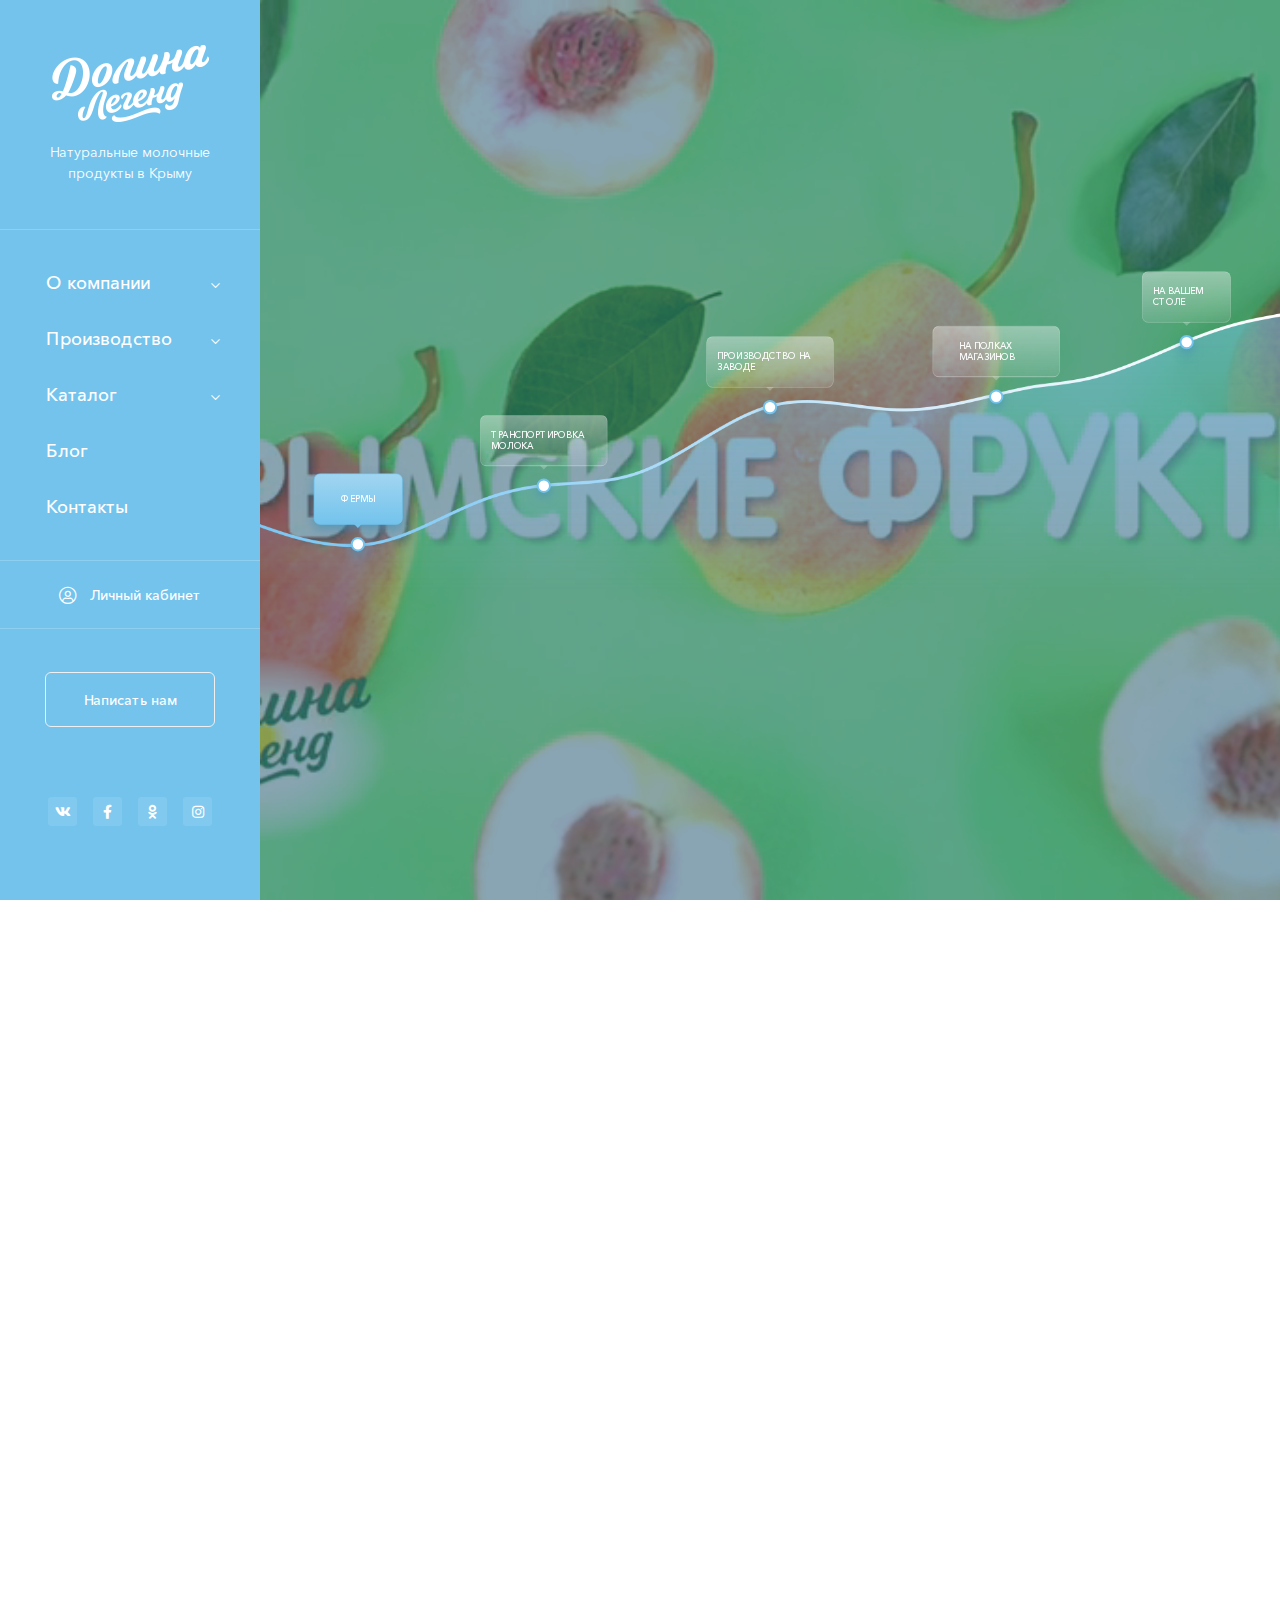
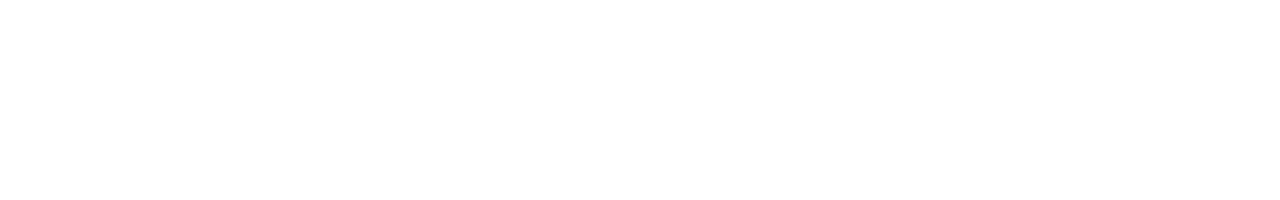
==== commit f4fcefa6: "Add files via upload" ====
--- a/index.html
+++ b/index.html
@@ -20,8 +20,8 @@
 	<link rel="stylesheet" href="libs/slick-1.5.9/slick/slick.css" />
 	<link rel="stylesheet" href="libs/slick-1.5.9/slick/slick-theme.css" />
 	<link rel="stylesheet" href="css/fonts.css" />
-	<link rel="stylesheet" href="css/main.css?ver=1.1" />
-	<link rel="stylesheet" href="css/media.css?ver=1.1" />
+	<link rel="stylesheet" href="css/main.css?ver=1.2" />
+	<link rel="stylesheet" href="css/media.css?ver=1.2" />
 </head>
 <body>
 
@@ -58,6 +58,7 @@
 						<ul>
 							<li><a href="#">Молочное производство</a></li>
 							<li><a href="#">Сыроварня</a></li>
+							<li><a href="#">Напитки</a></li>
 						</ul>
 					</li>
 					<li class="has_child">
@@ -73,7 +74,9 @@
 							<li><a href="#"> Глазированные сырки</a></li>
 							<li><a href="#">Десерты</a></li>
 							<li><a href="#">Сыры твердые</a></li>
-							<li><a href="#"> Сыры плавленые</a></li>
+							<li><a href="#">Сыры плавленые</a></li>
+							<li><a href="#">Холодный чай</a></li>
+							<li><a href="#">Вода</a></li>
 						</ul>
 					</li>
 					<li><a href="#">Блог</a></li>
@@ -103,32 +106,32 @@
 				<div class="tab-container-video">
 					<div class="tab-pane-video" id="tab_video1">
 						<img src="img/bg_video.jpg" alt="alt">
-						<video width="100%" height="auto" preload="auto" autoplay="autoplay" poster="" autoplay muted>
-							<source src="img/1985188.mp4" type="video/mp4"></source> 
+						<video width="100%" data-keepplaying height="auto" preload="auto" autoplay="autoplay" poster="" autoplay muted>
+							<source src="img/video1.mp4" type="video/mp4"></source> 
 						</video>
 					</div>
 					<div class="tab-pane-video" id="tab_video2">
 						<img src="img/bg_video.jpg" alt="alt">
-						<video width="100%" height="auto" preload="auto" autoplay="autoplay" poster="" autoplay muted>
-							<source src="img/1985188.mp4" type="video/mp4"></source> 
+						<video width="100%" data-keepplaying height="auto" preload="auto" autoplay="autoplay" poster="" autoplay muted>
+							<source src="img/video1.mp4" type="video/mp4"></source> 
 						</video>
 					</div>
 					<div class="tab-pane-video" id="tab_video3">
 						<img src="img/bg_video.jpg" alt="alt">
-						<video width="100%" height="auto" preload="auto" autoplay="autoplay" poster="" autoplay muted>
-							<source src="img/1985188.mp4" type="video/mp4"></source> 
+						<video width="100%" data-keepplaying height="auto" preload="auto" autoplay="autoplay" poster="" autoplay muted>
+							<source src="img/video1.mp4" type="video/mp4"></source> 
 						</video>
 					</div>
 					<div class="tab-pane-video" id="tab_video4">
 						<img src="img/bg_video.jpg" alt="alt">
-						<video width="100%" height="auto" preload="auto" autoplay="autoplay" poster="" autoplay muted>
-							<source src="img/1985188.mp4" type="video/mp4"></source> 
+						<video width="100%" data-keepplaying height="auto" preload="auto" autoplay="autoplay" poster="" autoplay muted>
+							<source src="img/video1.mp4" type="video/mp4"></source> 
 						</video>
 					</div>
 					<div class="tab-pane-video" id="tab_video5">
 						<img src="img/bg_video.jpg" alt="alt">
-						<video width="100%" height="auto" preload="auto" autoplay="autoplay" poster="" autoplay muted>
-							<source src="img/1985188.mp4" type="video/mp4"></source> 
+						<video width="100%" data-keepplaying height="auto" preload="auto" autoplay="autoplay" poster="" autoplay muted>
+							<source src="img/video1.mp4" type="video/mp4"></source> 
 						</video>
 					</div>
 				</div>				
@@ -145,7 +148,7 @@
 											<img src="img/category1.jpg" alt="alt">
 										</a>
 										<div class="item-category__content">
-											<div class="item-category__title">О Нас</div>
+											<a href="#" class="item-category__title">О Нас</a>
 										</div>
 									</div>
 								</div>
@@ -155,7 +158,7 @@
 											<img src="img/category2.jpg" alt="alt">
 										</a>
 										<div class="item-category__content">
-											<div class="item-category__title">Молочное производство</div>
+											<a href="#" class="item-category__title">Молочное производство</a>
 										</div>
 									</div>
 									<div class="item-category">
@@ -163,7 +166,7 @@
 											<img src="img/category3.jpg" alt="alt">
 										</a>
 										<div class="item-category__content">
-											<div class="item-category__title">Сыроварня</div>
+											<a href="#" class="item-category__title">Сыроварня</a>
 										</div>
 									</div>
 								</div>
@@ -173,7 +176,7 @@
 											<img src="img/category4.jpg" alt="alt">
 										</a>
 										<div class="item-category__content">
-											<div class="item-category__title">Наша продукция</div>
+											<a href="#" class="item-category__title">Наша продукция</a>
 											<ul>
 												<li><a href="#">Молоко</a></li>
 												<li><a href="#">Кефир</a></li>
@@ -300,7 +303,7 @@
 <script src="libs/fullPage.js-master/vendors/scrolloverflow.min.js"></script>
 <script src="libs/fullPage.js-master/jquery.fullPage.js"></script>
 <script src="libs/jQueryFormStyler-master/jquery.formstyler.min.js"></script>
-<script src="js/common.js?ver=1.1"></script>
+<script src="js/common.js?ver=1.2"></script>
 <!-- Yandex.Metrika counter --><!-- /Yandex.Metrika counter -->
 <!-- Google Analytics counter --><!-- /Google Analytics counter -->
 </body>
--- a/css/main.css
+++ b/css/main.css
@@ -403,6 +403,10 @@
 	left: 0;
 	width: 100%;
 	height: 100%;
+	overflow: hidden;
+}
+.item-category:hover .item-category__image img {
+	transform: scale(1.05);
 }
 .item-category__image img {
 		width: 100%;
@@ -475,6 +479,7 @@
 }
 .footer a {
 		color: #354954;
+		transition: all 0.3s;
 }
 .footer__title {
 	font-weight: 600;
@@ -618,7 +623,7 @@
 line-height: 36px;
 margin-bottom: 38px;
 font-weight: 600;
-margin-top: 60px;
+padding-top: 60px;
 text-transform: uppercase;
 position: relative;
 }
@@ -912,6 +917,7 @@
 }
 .list-map {
 	height: 493px;
+		padding-top: 25px;
 	margin-right: -80px;
 	overflow: auto;
 }
@@ -931,7 +937,7 @@
 }
 .list-map li {
 	padding: 15px;
-	padding-top: 25px;
+
 	padding-left: 0;
 	padding-right: 5px;
 	line-height: 30px;
@@ -950,4 +956,85 @@
 .list-map li.active span,
 .list-map li:hover span {
 	border-color: #354954;
+}
+.descr-section {
+	font-size: 20px;
+line-height: 30px;
+font-weight: 500;
+}
+.dairy .title-section::after {
+	display: none;
+}
+.item-dairy:nth-child(even) .row {
+	flex-direction: row-reverse;
+}
+.item-dairy .row {
+	align-items: center;
+}
+.item-dairy {
+	font-size: 18px;
+line-height: 30px;
+margin-bottom: -60px;
+}
+.item-dairy p {
+	margin-bottom: 20px;
+}
+.item-dairy__text {
+	padding-right: 30px;
+	position: relative;
+	padding-left: 100px;
+}
+.item-dairy__number {
+	width: 73px;
+height: 73px;
+background-color: #7ac7f5;
+border-radius: 50%;
+display: flex;
+align-items: center;
+justify-content: center;
+text-align: center;
+font-size: 36px;
+font-weight: 600;
+text-transform: uppercase;
+color: #ffffff;
+	position: absolute;
+	top: 0;
+	left: 0;
+}
+.dairy .descr-section {
+	max-width: 45%;
+}
+.dairy {
+	background-image: url(../img/bg_dairy.png);
+	background-repeat: no-repeat;
+	background-size: 55% 2272px;
+	background-position: right top;
+}
+.item-dairy iframe {
+	height: 413px;
+	width: 100%;
+}
+.item-dairy .descr-section {
+	max-width: 100%;
+}
+.item-category__image {
+	z-index: 1;
+}
+.item-category__title,
+.item-category__content a {
+	position: relative;
+	z-index: 2;
+}
+.item-category__content li {
+	z-index: 2;
+}
+.item-category__content ul {
+	position: relative;
+	z-index: 2;
+}
+.footer__nav a {
+	border-bottom: 1px solid transparent;
+}
+.footer__nav a:hover {
+	border-color: #354954;
 }--- a/css/media.css
+++ b/css/media.css
@@ -152,6 +152,12 @@
     padding: 18px;
     padding-top: 0;
 }
+.map-contact {
+    margin-left: 110px;
+}
+.list-map {
+    margin-right: -110px;
+}
 }
 @media only screen and (max-width : 1300px) {
     .tabs-video {
@@ -168,7 +174,12 @@
 .item-catalog__price {
     font-size: 17px;
 }
-
+.tabs-contacts a {
+    height: 50px;
+    font-size: 16px;
+    margin: 0 6px;
+    width: 250px;
+}
 }
 /* Large Devices, Wide Screens */
 @media only screen and (max-width : 1200px) {
@@ -179,7 +190,7 @@
     font-size: 28px;
     line-height: 33px;
     margin-bottom: 25px;
-    margin-top: 35px;
+    padding-top: 35px;
 }
 .tags-catalog a {
     height: 45px;
@@ -199,6 +210,22 @@
     .item-catalog__title {
     font-size: 16px;
     line-height: 27px;
+}
+.contact-unit__title {
+    font-size: 16px;
+    }
+    .row_contacts > div:not(:first-child) {
+    padding-left: 25px;
+}
+.list-map li {
+    padding-top: 10px;
+    padding-bottom: 10px;
+}
+.tabs-contacts a {
+    height: 50px;
+    font-size: 14px;
+    margin: 0 6px;
+    width: 215px;
 }
 }
 
@@ -310,7 +337,19 @@
 .item-catalog__price {
     font-size: 20px;
 }
-
+.list-map {
+    padding-top: 0;
+    height: 230px;
+    margin-right: 0;
+    margin-bottom: 20px;
+}
+.map-contact {
+    height: 350px;
+    margin-left: 0;
+}
+.tabs-contacts {
+    margin-top: 30px;
+}
 }
 @media only screen and (max-width : 935px) {
     .tabs-video {
@@ -439,6 +478,16 @@
 .row_footer > div:nth-child(3) {
     order: 2;
 }
+.tabs-contacts a {
+    width: 100%;
+}
+.tabs-contacts li {
+    flex: 1;
+    padding: 0 2px;
+}
+.row_contacts > div:not(:first-child) {
+    padding-left: 15px;
+}
 }
 @media only screen and (max-width : 600px) {
 
@@ -469,7 +518,7 @@
     font-size: 21px;
     line-height: 30px;
     margin-bottom: 20px;
-    margin-top: 30px;
+    padding-top: 30px;
 }
 .title-section span {
     padding-right: 17px;
@@ -481,6 +530,17 @@
     .sortings-wrap {
     margin-top: 10px;
     margin-bottom: 15px;
+}
+.tabs-contacts {
+    margin: 0 -5px;
+    margin-top: 25px;
+}
+.tabs-contacts a {
+    font-size: 12px;
+    padding: 0 3px;
+}
+.contacts {
+    padding-bottom: 45px;
 }
 }
 
